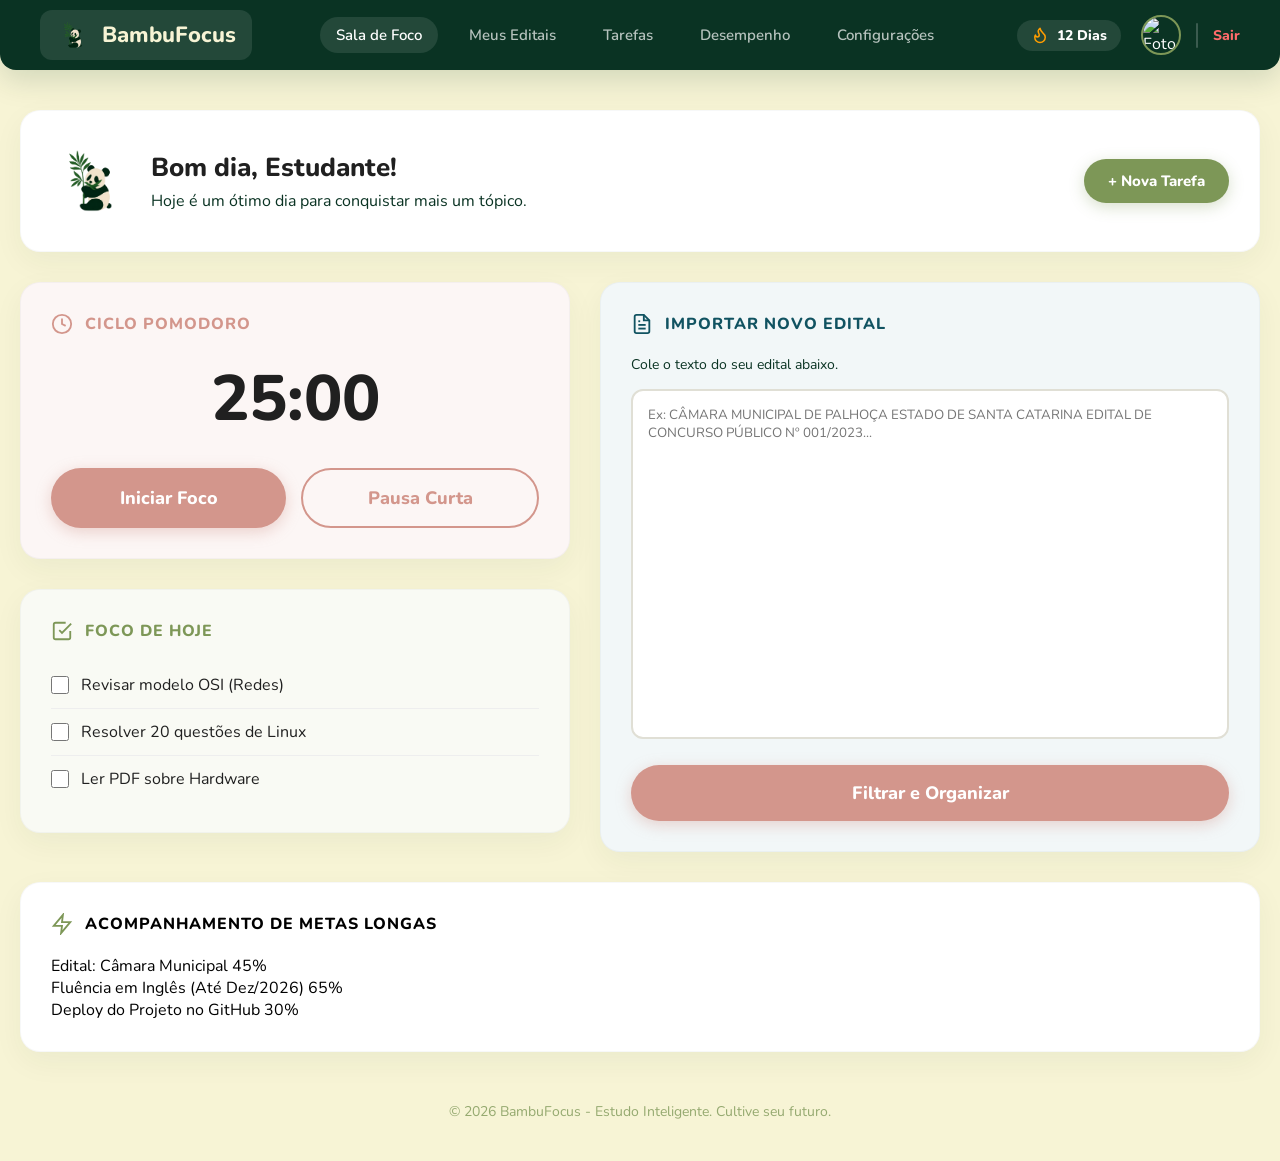
==== dashboard.html @ c28cf995 "first-commit" ====
<!DOCTYPE html>
<html lang="pt-BR">
<head>
    <meta charset="UTF-8">
    <meta name="viewport" content="width=device-width, initial-scale=1.0">
    <title>Painel | BambuFocus</title>
    <link rel="preconnect" href="https://fonts.googleapis.com">
    <link rel="preconnect" href="https://fonts.gstatic.com" crossorigin>
    <link href="https://fonts.googleapis.com/css2?family=Nunito:wght@300;400;600;700;800&display=swap" rel="stylesheet">
    <link rel="stylesheet" href="global.css">
    <link rel="stylesheet" href="dashboard.css">
</head>
<body class="dashboard-body">

    <nav class="top-nav">
        <div class="nav-brand">
            <div class="nav-logo">
                <img src="assets/bambufocus-panda.png" alt="Panda Logo" class="nav-panda">
                <h2>BambuFocus</h2>
            </div>
        </div>
        
        <div class="nav-links">
            <a href="#" class="nav-item active">Sala de Foco</a>
            <a href="#" class="nav-item">Meus Editais</a>
            <a href="#" class="nav-item">Tarefas</a>
            <a href="#" class="nav-item">Desempenho</a>
            <a href="#" class="nav-item">Configurações</a>
        </div>

        <div class="nav-actions">
            <div class="streak-badge">
                <svg viewBox="0 0 24 24" fill="none" stroke="currentColor" stroke-width="2" stroke-linecap="round" stroke-linejoin="round" class="flame-icon"><path d="M8.5 14.5A2.5 2.5 0 0 0 11 12c0-1.38-.5-2-1-3-1.072-2.143-.224-4.054 2-6 .5 2.5 2 4.9 4 6.5 2 1.6 3 3.5 3 5.5a7 7 0 1 1-14 0c0-1.153.433-2.294 1-3a2.5 2.5 0 0 0 2.5 2.5z"/></svg>
                <span>12 Dias</span>
            </div>
            
            <div class="profile-menu">
                <img src="https://ui-avatars.com/api/?name=Estudante&background=f7f4d5&color=0a3323" alt="Foto de Perfil" class="profile-pic">
                <div class="nav-divider"></div>
                <a href="login.html" class="logout-link">Sair</a>
            </div>
        </div>
    </nav>

    <main class="main-content">
        
        <header class="welcome-card dash-card">
            <div class="welcome-info">
                <img src="assets/bambufocus-panda.png" alt="Panda BambuFocus" class="welcome-panda">
                <div>
                    <h1 class="dash-title">Bom dia, Estudante!</h1>
                    <p class="dash-subtitle">Hoje é um ótimo dia para conquistar mais um tópico.</p>
                </div>
            </div>
            <button class="btn-solid-green">+ Nova Tarefa</button>
        </header>

       <div class="dashboard-grid">
            
            <div class="grid-column-left">
                <div class="dash-card timer-card rose-tint">
                    <div class="card-header">
                        <svg class="card-icon" viewBox="0 0 24 24" fill="none" stroke="currentColor" stroke-width="2"><circle cx="12" cy="12" r="10"/><polyline points="12 6 12 12 16 14"/></svg>
                        <h3 class="uppercase-title">CICLO POMODORO</h3>
                    </div>
                    <div class="timer-display" id="tempo">25:00</div>
                    <div class="timer-controls">
                        <button class="btn-primary" id="btn-iniciar">Iniciar Foco</button>
                        <button class="btn-primary btn-outline">Pausa Curta</button>
                    </div>
                </div>

                <div class="dash-card tasks-card bambu-tint">
                    <div class="card-header">
                        <svg class="card-icon" viewBox="0 0 24 24" fill="none" stroke="currentColor" stroke-width="2"><polyline points="9 11 12 14 22 4"/><path d="M21 12v7a2 2 0 0 1-2 2H5a2 2 0 0 1-2-2V5a2 2 0 0 1 2-2h11"/></svg>
                        <h3 class="uppercase-title">FOCO DE HOJE</h3>
                    </div>
                    <ul class="task-list">
                        <li><input type="checkbox"> Revisar modelo OSI (Redes)</li>
                        <li><input type="checkbox"> Resolver 20 questões de Linux</li>
                        <li><input type="checkbox"> Ler PDF sobre Hardware</li>
                    </ul>
                </div>
            </div>

            <div class="grid-column-right">
                <div class="dash-card edital-card petrol-tint">
                    <div class="card-header">
                        <svg class="card-icon" viewBox="0 0 24 24" fill="none" stroke="currentColor" stroke-width="2"><path d="M14 2H6a2 2 0 0 0-2 2v16a2 2 0 0 0 2 2h12a2 2 0 0 0 2-2V8z"/><polyline points="14 2 14 8 20 8"/><line x1="16" y1="13" x2="8" y2="13"/><line x1="16" y1="17" x2="8" y2="17"/><polyline points="10 9 9 9 8 9"/></svg>
                        <h3 class="uppercase-title">IMPORTAR NOVO EDITAL</h3>
                    </div>
                    <p class="card-desc">Cole o texto do seu edital abaixo.</p>
                    <textarea class="large-textarea" placeholder="Ex: CÂMARA MUNICIPAL DE PALHOÇA ESTADO DE SANTA CATARINA EDITAL DE CONCURSO PÚBLICO Nº 001/2023..."></textarea>
                    <button class="btn-primary btn-full">Filtrar e Organizar</button>
                </div>
            </div>

        </div>

        <div class="dash-card goals-card">
            <div class="card-header">
                <svg class="card-icon" style="color: var(--verde-bambu);" viewBox="0 0 24 24" fill="none" stroke="currentColor" stroke-width="2"><path d="M13 2L3 14h9l-1 8 10-12h-9l1-8z"/></svg>
                <h3 class="uppercase-title">ACOMPANHAMENTO DE METAS LONGAS</h3>
            </div>
            
            <div class="goals-container">
                <div class="goal-item">
                    <div class="goal-info">
                        <span class="goal-name">Edital: Câmara Municipal</span>
                        <span class="goal-percent">45%</span>
                    </div>
                    <div class="progress-track"><div class="progress-fill" style="width: 45%; background-color: var(--azul-petroleo);"></div></div>
                </div>

                <div class="goal-item">
                    <div class="goal-info">
                        <span class="goal-name">Fluência em Inglês (Até Dez/2026)</span>
                        <span class="goal-percent">65%</span>
                    </div>
                    <div class="progress-track"><div class="progress-fill" style="width: 65%; background-color: var(--verde-bambu);"></div></div>
                </div>

                <div class="goal-item">
                    <div class="goal-info">
                        <span class="goal-name">Deploy do Projeto no GitHub</span>
                        <span class="goal-percent">30%</span>
                    </div>
                    <div class="progress-track"><div class="progress-fill" style="width: 30%; background-color: var(--rosa-poeira);"></div></div>
                </div>
            </div>
        </div>

        <footer class="app-footer">
            <p>&copy; 2026 BambuFocus - Estudo Inteligente. Cultive seu futuro.</p>
        </footer>

    </main>

    <script src="dashboard.js"></script>
</body>
</html>
---- global.css ----
:root {
    --verde-escuro: #0a3323;
    --verde-bambu: #7d9757;
    --creme: #f7f4d5;
    --rosa-poeira: #d3968c;
    --azul-petroleo: #115361;
    --quase-preto: #202020;
    --branco-puro: #ffffff;
}

* {
    margin: 0;
    padding: 0;
    box-sizing: border-box;
    font-family: 'Nunito', sans-serif;
}

body {
    background-color: var(--creme);
}

.btn-primary {
    background-color: var(--rosa-poeira);
    color: var(--branco-puro);
    font-size: 18px; 
    font-weight: 800; 
    border: none;
    padding: 16px 20px; 
    border-radius: 100px;
    cursor: pointer;
    transition: all 0.3s ease;
    width: 100%;
    box-shadow: 0 4px 15px rgba(211, 150, 140, 0.4);
    text-align: center;
}

.btn-primary:hover {
    background-color: var(--azul-petroleo);
    transform: translateY(-2px);
    box-shadow: 0 6px 20px rgba(17, 83, 97, 0.3);
}

.btn-outline {
    background-color: transparent;
    color: var(--rosa-poeira);
    border: 2px solid var(--rosa-poeira);
    box-shadow: none;
}

.btn-outline:hover {
    background-color: var(--rosa-poeira);
    color: var(--branco-puro);
    box-shadow: 0 4px 15px rgba(211, 150, 140, 0.4);
}

.btn-primary:hover {
    background: linear-gradient(180deg, rgba(255,255,255,0.2) 0%, rgba(255,255,255,0) 100%), var(--azul-petroleo);
    transform: translateY(-2px);
    box-shadow: 
        inset 0 3px 4px rgba(255, 255, 255, 0.6),
        inset 0 -3px 4px rgba(0, 0, 0, 0.15),
        0 10px 25px rgba(17, 83, 97, 0.4);
}
---- dashboard.css ----
.dashboard-body {
    display: flex;
    flex-direction: column;
    background-color: var(--creme);
    min-height: 100vh;
}

.top-nav {
    display: flex;
    justify-content: space-between;
    align-items: center;
    background-color: var(--verde-escuro);
    padding: 10px 40px; 
    color: var(--branco-puro);
    box-shadow: 0 10px 30px rgba(10, 51, 35, 0.15);
    position: sticky;
    top: 0;
    z-index: 100;
    
    border-radius: 0 0 16px 16px;
    margin: 0; 
    width: 100%;
}

.nav-brand {
    background-color: rgba(255, 255, 255, 0.1);
    padding: 8px 16px;
    border-radius: 12px;
}

.nav-logo {
    display: flex;
    align-items: center;
    gap: 12px;
}

.nav-panda { width: 34px; height: auto; }
.nav-logo h2 { font-size: 22px; font-weight: 800; color: var(--creme); margin: 0; }

.nav-links { display: flex; gap: 15px; }

.nav-item {
    color: var(--branco-puro);
    text-decoration: none;
    font-size: 15px;
    font-weight: 600;
    opacity: 0.7;
    padding: 8px 16px;
    border-radius: 100px;
    transition: all 0.3s ease;
}

.nav-item:hover, .nav-item.active { opacity: 1; background-color: rgba(255, 255, 255, 0.1); }

.nav-actions { display: flex; align-items: center; gap: 20px; }

.streak-badge {
    display: flex; align-items: center; gap: 8px;
    background-color: rgba(255, 255, 255, 0.1);
    padding: 6px 14px; border-radius: 100px;
    font-weight: 800; font-size: 14px;
}

.flame-icon { width: 18px; height: 18px; color: #ff9d00; }

.profile-menu { display: flex; align-items: center; gap: 15px; }

.profile-pic {
    width: 40px; height: 40px; border-radius: 50%;
    border: 2px solid var(--verde-bambu); cursor: pointer;
}

.nav-divider { width: 2px; height: 25px; background-color: rgba(255, 255, 255, 0.2); border-radius: 2px; }
.logout-link { color: #ff6b6b; text-decoration: none; font-size: 14px; font-weight: 800; }
.logout-link:hover { opacity: 0.7; }

.main-content {
    width: 100%;
    max-width: 1400px; 
    margin: 0 auto; 
    padding: 40px 20px;
    display: flex;
    flex-direction: column;
    flex-grow: 1; 
    gap: 30px;
}

.welcome-card {
    display: flex; justify-content: space-between; align-items: center;
    padding: 25px 40px;
}

.welcome-info { display: flex; align-items: center; gap: 20px; }
.welcome-panda { width: 80px; height: auto; }
.dash-title { font-size: 26px; font-weight: 800; color: var(--quase-preto); }
.dash-subtitle { font-size: 16px; color: var(--verde-escuro); margin-top: 5px; }

.btn-solid-green {
    background-color: var(--verde-bambu);
    color: var(--branco-puro);
    font-size: 15px;
    font-weight: 800;
    padding: 12px 24px;
    border: none;
    border-radius: 100px;
    cursor: pointer;
    box-shadow: 0 4px 15px rgba(125, 151, 87, 0.3);
    transition: all 0.3s ease;
}
.btn-solid-green:hover { background-color: var(--verde-escuro); transform: translateY(-2px); }

.dashboard-grid {
    display: grid;
    grid-template-columns: 1fr 1.2fr; 
    gap: 30px;
    align-items: start; 
}

.grid-column-left {
    display: flex;
    flex-direction: column;
    gap: 30px;
}

.grid-column-right {
    display: flex;
    flex-direction: column;
    height: 100%;
}

.dash-card {
    background-color: var(--branco-puro);
    border-radius: 20px;
    padding: 30px;
    box-shadow: 0 10px 30px rgba(10, 51, 35, 0.05); 
    border: 1px solid rgba(10, 51, 35, 0.03); 
}

.card-header { display: flex; align-items: center; gap: 12px; margin-bottom: 20px; }
.card-icon { width: 22px; height: 22px; }

.uppercase-title {
    font-size: 16px;
    font-weight: 800;
    letter-spacing: 1px;
    text-transform: uppercase;
    color: inherit; 
    margin: 0;
}

.card-desc { font-size: 14px; color: var(--verde-escuro); margin-bottom: 15px; }

.rose-tint { background-color: #fcf6f5; } .rose-tint .card-header { color: var(--rosa-poeira); }
.petrol-tint { background-color: #f2f7f8; } .petrol-tint .card-header { color: var(--azul-petroleo); }
.bambu-tint { background-color: #f9faf4; } .bambu-tint .card-header { color: var(--verde-bambu); }

.timer-display { font-size: 64px; font-weight: 800; color: var(--quase-preto); text-align: center; margin: 15px 0 25px 0; }

.timer-controls { 
    display: flex; 
    justify-content: space-between; 
    gap: 15px; 
}

.large-textarea {
    width: 100%; 
    height: 350px; 
    padding: 15px; border-radius: 12px;
    border: 2px solid #e0dfd5; resize: none; 
    font-family: 'Nunito', sans-serif; background-color: var(--branco-puro);
    transition: border-color 0.3s ease;
}
.large-textarea:focus { border-color: var(--azul-petroleo); outline: none; }

.btn-full { width: 100%; margin-top: 20px; }

.task-list { list-style: none; }
.task-list li { padding: 12px 0; border-bottom: 1px solid #eee; color: var(--quase-preto); display: flex; align-items: center; gap: 12px; }
.task-list li:last-child { border-bottom: none; }
.task-list input[type="checkbox"] { width: 18px; height: 18px; accent-color: var(--verde-bambu); }

.app-footer { text-align: center; font-size: 14px; color: var(--verde-bambu); opacity: 0.8; padding-top: 20px; margin-top: auto; }

@media (max-width: 900px) {
    .top-nav {
        flex-direction: column;
        padding: 15px;
        gap: 15px;
        border-radius: 0;
    }
    
    .nav-links { flex-wrap: wrap; justify-content: center; }
    
.dashboard-grid {
    display: grid;
    grid-template-columns: 1fr 1.2fr; 
    gap: 30px;
    
}

.grid-column-left {
    display: flex;
    flex-direction: column;
    gap: 30px;
    height: 100%; 
}

.grid-column-right {
    display: flex;
    flex-direction: column;
    height: 100%;
}

.dash-card {
    background-color: var(--branco-puro);
    border-radius: 20px;
    padding: 30px;
    box-shadow: 0 10px 30px rgba(10, 51, 35, 0.05); 
    border: 1px solid rgba(10, 51, 35, 0.03); 
    display: flex;
    flex-direction: column;
}

.tasks-card {
    flex-grow: 1; 
}
.edital-card {
    flex-grow: 1;
}

.card-header { display: flex; align-items: center; gap: 12px; margin-bottom: 20px; }
.card-icon { width: 22px; height: 22px; }

.uppercase-title {
    font-size: 16px;
    font-weight: 800;
    letter-spacing: 1px;
    text-transform: uppercase;
    color: inherit; 
    margin: 0;
}

.card-desc { font-size: 14px; color: var(--verde-escuro); margin-bottom: 15px; }

.rose-tint { background-color: #fcf6f5; } .rose-tint .card-header { color: var(--rosa-poeira); }
.petrol-tint { background-color: #f2f7f8; } .petrol-tint .card-header { color: var(--azul-petroleo); }
.bambu-tint { background-color: #f9faf4; } .bambu-tint .card-header { color: var(--verde-bambu); }

.timer-display { font-size: 64px; font-weight: 800; color: var(--quase-preto); text-align: center; margin: 15px 0 25px 0; }
.timer-controls { display: flex; justify-content: space-between; gap: 15px; }

.large-textarea {
    width: 100%; 
    flex-grow: 1; 
    min-height: 250px;
    padding: 15px; border-radius: 12px;
    border: 2px solid #e0dfd5; resize: none; 
    font-family: 'Nunito', sans-serif; background-color: var(--branco-puro);
    transition: border-color 0.3s ease;
}
.large-textarea:focus { border-color: var(--azul-petroleo); outline: none; }

.btn-full { width: 100%; margin-top: 20px; }

.task-list { list-style: none; display: flex; flex-direction: column; flex-grow: 1;}
.task-list li { padding: 12px 0; border-bottom: 1px solid #eee; color: var(--quase-preto); display: flex; align-items: center; gap: 12px; }
.task-list li:last-child { border-bottom: none; }
.task-list input[type="checkbox"] { width: 18px; height: 18px; accent-color: var(--verde-bambu); }

.goals-card {
    margin-top: 5px; 
}

.goals-container {
    display: flex;
    justify-content: space-between;
    gap: 40px;
}

.goal-item {
    flex: 1;
    display: flex;
    flex-direction: column;
    gap: 10px;
}

.goal-info {
    display: flex;
    justify-content: space-between;
    align-items: center;
    font-size: 15px;
    font-weight: 700;
    color: var(--quase-preto);
}

.progress-track {
    width: 100%;
    height: 12px;
    background-color: #e0dfd5;
    border-radius: 10px;
    overflow: hidden;
}

.progress-fill {
    height: 100%;
    border-radius: 10px;
    transition: width 1s ease-in-out;
}

.app-footer { text-align: center; font-size: 14px; color: var(--verde-bambu); opacity: 0.8; padding-top: 20px; margin-top: auto; }

@media (max-width: 900px) {
    .top-nav { flex-direction: column; padding: 15px; gap: 15px; border-radius: 0; }
    .nav-links { flex-wrap: wrap; justify-content: center; }
    
    .dashboard-grid { grid-template-columns: 1fr; }
    .timer-controls { flex-direction: column; }
    
    .large-textarea { min-height: 200px; }
    
    .goals-container { flex-direction: column; gap: 20px; }
}
}
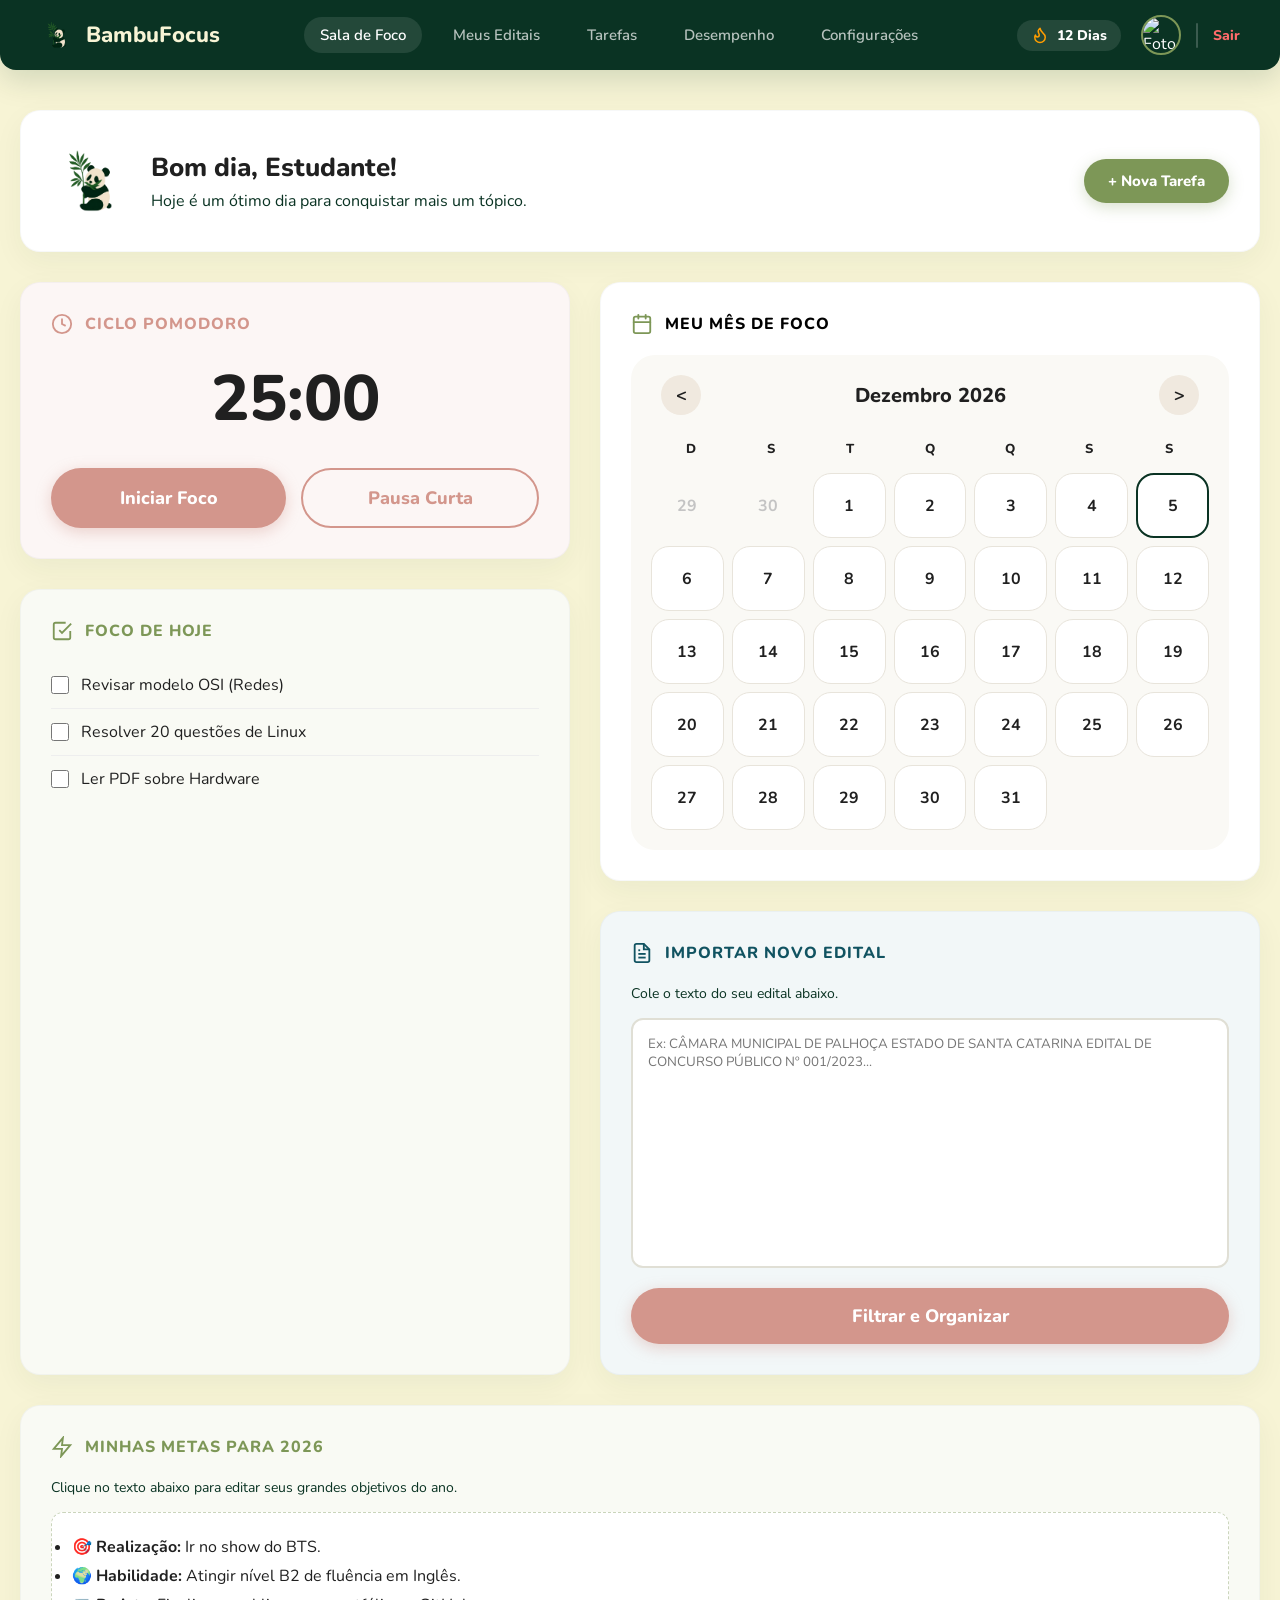
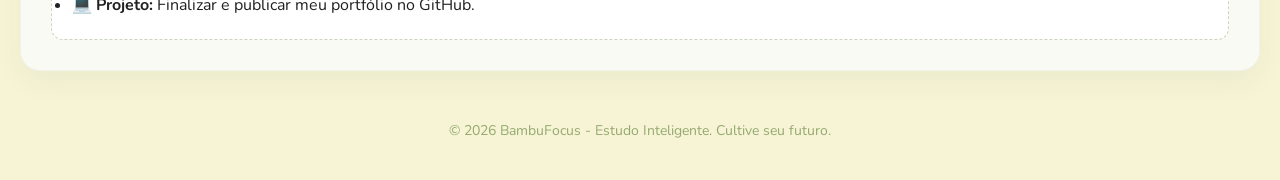
==== commit 7bc70f7b: "new-features inclusão do calendário" ====
--- a/dashboard.html
+++ b/dashboard.html
@@ -84,6 +84,26 @@
             </div>
 
             <div class="grid-column-right">
+                <div class="dash-card calendar-card">
+                    <div class="card-header">
+                        <svg class="card-icon" style="color: var(--verde-bambu);" viewBox="0 0 24 24" fill="none" stroke="currentColor" stroke-width="2" stroke-linecap="round" stroke-linejoin="round"><rect x="3" y="4" width="18" height="18" rx="2" ry="2"></rect><line x1="16" y1="2" x2="16" y2="6"></line><line x1="8" y1="2" x2="8" y2="6"></line><line x1="3" y1="10" x2="21" y2="10"></line></svg>
+                        <h3 class="uppercase-title">MEU MÊS DE FOCO</h3>
+                    </div>
+                    
+                    <div class="calendar-wrapper">
+                        <div class="calendar-header-nav">
+                            <button id="prev-month" class="cal-btn">&lt;</button>
+                            <h4 id="month-year" class="cal-month">Mês Ano</h4>
+                            <button id="next-month" class="cal-btn">&gt;</button>
+                        </div>
+                        
+                        <div class="calendar-weekdays">
+                            <span>D</span><span>S</span><span>T</span><span>Q</span><span>Q</span><span>S</span><span>S</span>
+                        </div>
+                        
+                        <div class="calendar-days" id="calendar-days"></div>
+                    </div>
+                </div>
                 <div class="dash-card edital-card petrol-tint">
                     <div class="card-header">
                         <svg class="card-icon" viewBox="0 0 24 24" fill="none" stroke="currentColor" stroke-width="2"><path d="M14 2H6a2 2 0 0 0-2 2v16a2 2 0 0 0 2 2h12a2 2 0 0 0 2-2V8z"/><polyline points="14 2 14 8 20 8"/><line x1="16" y1="13" x2="8" y2="13"/><line x1="16" y1="17" x2="8" y2="17"/><polyline points="10 9 9 9 8 9"/></svg>
@@ -97,36 +117,19 @@
 
         </div>
 
-        <div class="dash-card goals-card">
+       <div class="dash-card goals-card bambu-tint">
             <div class="card-header">
-                <svg class="card-icon" style="color: var(--verde-bambu);" viewBox="0 0 24 24" fill="none" stroke="currentColor" stroke-width="2"><path d="M13 2L3 14h9l-1 8 10-12h-9l1-8z"/></svg>
-                <h3 class="uppercase-title">ACOMPANHAMENTO DE METAS LONGAS</h3>
+                <svg class="card-icon" viewBox="0 0 24 24" fill="none" stroke="currentColor" stroke-width="2"><path d="M13 2L3 14h9l-1 8 10-12h-9l1-8z"/></svg>
+                <h3 class="uppercase-title">MINHAS METAS PARA 2026</h3>
             </div>
+            <p class="card-desc">Clique no texto abaixo para editar seus grandes objetivos do ano.</p>
             
-            <div class="goals-container">
-                <div class="goal-item">
-                    <div class="goal-info">
-                        <span class="goal-name">Edital: Câmara Municipal</span>
-                        <span class="goal-percent">45%</span>
-                    </div>
-                    <div class="progress-track"><div class="progress-fill" style="width: 45%; background-color: var(--azul-petroleo);"></div></div>
-                </div>
-
-                <div class="goal-item">
-                    <div class="goal-info">
-                        <span class="goal-name">Fluência em Inglês (Até Dez/2026)</span>
-                        <span class="goal-percent">65%</span>
-                    </div>
-                    <div class="progress-track"><div class="progress-fill" style="width: 65%; background-color: var(--verde-bambu);"></div></div>
-                </div>
-
-                <div class="goal-item">
-                    <div class="goal-info">
-                        <span class="goal-name">Deploy do Projeto no GitHub</span>
-                        <span class="goal-percent">30%</span>
-                    </div>
-                    <div class="progress-track"><div class="progress-fill" style="width: 30%; background-color: var(--rosa-poeira);"></div></div>
-                </div>
+            <div class="goals-editable-area" contenteditable="true">
+                <ul>
+                    <li>🎯 <strong>Realização:</strong> Ir no show do BTS.</li>
+                    <li>🌍 <strong>Habilidade:</strong> Atingir nível B2 de fluência em Inglês.</li>
+                    <li>💻 <strong>Projeto:</strong> Finalizar e publicar meu portfólio no GitHub.</li>
+                </ul>
             </div>
         </div>
 
--- a/dashboard.css
+++ b/dashboard.css
@@ -1,37 +1,37 @@
-.dashboard-body {
-    display: flex;
-    flex-direction: column;
-    background-color: var(--creme);
-    min-height: 100vh;
-}
-
-.top-nav {
-    display: flex;
-    justify-content: space-between;
-    align-items: center;
-    background-color: var(--verde-escuro);
+/* base e navegação*/
+.dashboard-body { 
+    display: flex; 
+    flex-direction: column; 
+    background-color: var(--creme); 
+    min-height: 100vh; 
+}
+
+.top-nav { 
+    display: flex; 
+    justify-content: space-between; 
+    align-items: center; 
+    background-color: var(--verde-escuro); 
     padding: 10px 40px; 
-    color: var(--branco-puro);
-    box-shadow: 0 10px 30px rgba(10, 51, 35, 0.15);
-    position: sticky;
-    top: 0;
-    z-index: 100;
+    color: var(--branco-puro); 
+    box-shadow: 0 10px 30px rgba(10, 51, 35, 0.15); 
+    position: sticky; 
+    top: 0; 
+    z-index: 100; 
     
-    border-radius: 0 0 16px 16px;
+    border-radius: 0 0 16px 16px; 
     margin: 0; 
-    width: 100%;
-}
-
-.nav-brand {
-    background-color: rgba(255, 255, 255, 0.1);
-    padding: 8px 16px;
-    border-radius: 12px;
-}
-
-.nav-logo {
-    display: flex;
-    align-items: center;
-    gap: 12px;
+    width: 100%; 
+}
+
+.nav-brand { 
+    padding: 8px 0; 
+    border-radius: 12px; 
+}
+
+.nav-logo { 
+    display: flex; 
+    align-items: center; 
+    gap: 12px; 
 }
 
 .nav-panda { width: 34px; height: auto; }
@@ -39,55 +39,60 @@
 
 .nav-links { display: flex; gap: 15px; }
 
-.nav-item {
-    color: var(--branco-puro);
-    text-decoration: none;
-    font-size: 15px;
-    font-weight: 600;
-    opacity: 0.7;
-    padding: 8px 16px;
-    border-radius: 100px;
-    transition: all 0.3s ease;
+.nav-item { 
+    color: var(--branco-puro); 
+    text-decoration: none; 
+    font-size: 15px; 
+    font-weight: 600; 
+    opacity: 0.7; 
+    padding: 8px 16px; 
+    border-radius: 100px; 
+    transition: all 0.3s ease; 
 }
 
 .nav-item:hover, .nav-item.active { opacity: 1; background-color: rgba(255, 255, 255, 0.1); }
 
 .nav-actions { display: flex; align-items: center; gap: 20px; }
 
-.streak-badge {
-    display: flex; align-items: center; gap: 8px;
-    background-color: rgba(255, 255, 255, 0.1);
-    padding: 6px 14px; border-radius: 100px;
-    font-weight: 800; font-size: 14px;
+.streak-badge { 
+    display: flex; 
+    align-items: center; 
+    gap: 8px; 
+    background-color: rgba(255, 255, 255, 0.1); 
+    padding: 6px 14px; 
+    border-radius: 100px; 
+    font-weight: 800; 
+    font-size: 14px; 
 }
 
 .flame-icon { width: 18px; height: 18px; color: #ff9d00; }
 
 .profile-menu { display: flex; align-items: center; gap: 15px; }
 
-.profile-pic {
-    width: 40px; height: 40px; border-radius: 50%;
-    border: 2px solid var(--verde-bambu); cursor: pointer;
+.profile-pic { 
+    width: 40px; height: 40px; border-radius: 50%; 
+    border: 2px solid var(--verde-bambu); cursor: pointer; 
 }
 
 .nav-divider { width: 2px; height: 25px; background-color: rgba(255, 255, 255, 0.2); border-radius: 2px; }
 .logout-link { color: #ff6b6b; text-decoration: none; font-size: 14px; font-weight: 800; }
 .logout-link:hover { opacity: 0.7; }
 
-.main-content {
-    width: 100%;
+/* CONTEÚDO PRINCIPAL E GRID */
+.main-content { 
+    width: 100%; 
     max-width: 1400px; 
     margin: 0 auto; 
-    padding: 40px 20px;
-    display: flex;
-    flex-direction: column;
+    padding: 40px 20px; 
+    display: flex; 
+    flex-direction: column; 
     flex-grow: 1; 
-    gap: 30px;
-}
-
-.welcome-card {
-    display: flex; justify-content: space-between; align-items: center;
-    padding: 25px 40px;
+    gap: 30px; 
+}
+
+.welcome-card { 
+    display: flex; justify-content: space-between; align-items: center; 
+    padding: 25px 40px; 
 }
 
 .welcome-info { display: flex; align-items: center; gap: 20px; }
@@ -95,43 +100,50 @@
 .dash-title { font-size: 26px; font-weight: 800; color: var(--quase-preto); }
 .dash-subtitle { font-size: 16px; color: var(--verde-escuro); margin-top: 5px; }
 
-.btn-solid-green {
-    background-color: var(--verde-bambu);
-    color: var(--branco-puro);
-    font-size: 15px;
-    font-weight: 800;
-    padding: 12px 24px;
-    border: none;
-    border-radius: 100px;
-    cursor: pointer;
-    box-shadow: 0 4px 15px rgba(125, 151, 87, 0.3);
-    transition: all 0.3s ease;
+.btn-solid-green { 
+    background-color: var(--verde-bambu); 
+    color: var(--branco-puro); 
+    font-size: 15px; 
+    font-weight: 800; 
+    padding: 12px 24px; 
+    border: none; 
+    border-radius: 100px; 
+    cursor: pointer; 
+    box-shadow: 0 4px 15px rgba(125, 151, 87, 0.3); 
+    transition: all 0.3s ease; 
 }
 .btn-solid-green:hover { background-color: var(--verde-escuro); transform: translateY(-2px); }
 
-.dashboard-grid {
-    display: grid;
+.dashboard-grid { 
+    display: grid; 
     grid-template-columns: 1fr 1.2fr; 
-    gap: 30px;
-    align-items: start; 
-}
-
-.grid-column-left {
-    display: flex;
-    flex-direction: column;
-    gap: 30px;
-}
-
-.grid-column-right {
-    display: flex;
-    flex-direction: column;
-    height: 100%;
-}
-
-.dash-card {
-    background-color: var(--branco-puro);
-    border-radius: 20px;
-    padding: 30px;
+    gap: 30px; 
+    align-items: stretch;
+}
+
+.grid-column-left, .grid-column-right { 
+    display: flex; 
+    flex-direction: column; 
+    gap: 30px; 
+}
+
+.tasks-card { 
+    flex-grow: 1; 
+    display: flex; 
+    flex-direction: column; 
+}
+
+.edital-card { 
+    flex-grow: 1; 
+    display: flex; 
+    flex-direction: column; 
+}
+
+/* CARTÕES E COMPONENTES */
+.dash-card { 
+    background-color: var(--branco-puro); 
+    border-radius: 20px; 
+    padding: 30px; 
     box-shadow: 0 10px 30px rgba(10, 51, 35, 0.05); 
     border: 1px solid rgba(10, 51, 35, 0.03); 
 }
@@ -139,13 +151,13 @@
 .card-header { display: flex; align-items: center; gap: 12px; margin-bottom: 20px; }
 .card-icon { width: 22px; height: 22px; }
 
-.uppercase-title {
-    font-size: 16px;
-    font-weight: 800;
-    letter-spacing: 1px;
+.uppercase-title { 
+    font-size: 16px; 
+    font-weight: 800; 
+    letter-spacing: 1px; 
     text-transform: uppercase;
     color: inherit; 
-    margin: 0;
+    margin: 0; 
 }
 
 .card-desc { font-size: 14px; color: var(--verde-escuro); margin-bottom: 15px; }
@@ -162,103 +174,32 @@
     gap: 15px; 
 }
 
-.large-textarea {
-    width: 100%; 
-    height: 350px; 
-    padding: 15px; border-radius: 12px;
-    border: 2px solid #e0dfd5; resize: none; 
-    font-family: 'Nunito', sans-serif; background-color: var(--branco-puro);
-    transition: border-color 0.3s ease;
-}
-.large-textarea:focus { border-color: var(--azul-petroleo); outline: none; }
-
-.btn-full { width: 100%; margin-top: 20px; }
-
-.task-list { list-style: none; }
-.task-list li { padding: 12px 0; border-bottom: 1px solid #eee; color: var(--quase-preto); display: flex; align-items: center; gap: 12px; }
-.task-list li:last-child { border-bottom: none; }
-.task-list input[type="checkbox"] { width: 18px; height: 18px; accent-color: var(--verde-bambu); }
-
-.app-footer { text-align: center; font-size: 14px; color: var(--verde-bambu); opacity: 0.8; padding-top: 20px; margin-top: auto; }
-
-@media (max-width: 900px) {
-    .top-nav {
-        flex-direction: column;
-        padding: 15px;
-        gap: 15px;
-        border-radius: 0;
-    }
-    
-    .nav-links { flex-wrap: wrap; justify-content: center; }
-    
-.dashboard-grid {
-    display: grid;
-    grid-template-columns: 1fr 1.2fr; 
-    gap: 30px;
-    
-}
-
-.grid-column-left {
-    display: flex;
-    flex-direction: column;
-    gap: 30px;
-    height: 100%; 
-}
-
-.grid-column-right {
-    display: flex;
-    flex-direction: column;
-    height: 100%;
-}
-
-.dash-card {
-    background-color: var(--branco-puro);
-    border-radius: 20px;
-    padding: 30px;
-    box-shadow: 0 10px 30px rgba(10, 51, 35, 0.05); 
-    border: 1px solid rgba(10, 51, 35, 0.03); 
-    display: flex;
-    flex-direction: column;
-}
-
-.tasks-card {
-    flex-grow: 1; 
-}
-.edital-card {
-    flex-grow: 1;
-}
-
-.card-header { display: flex; align-items: center; gap: 12px; margin-bottom: 20px; }
-.card-icon { width: 22px; height: 22px; }
-
-.uppercase-title {
-    font-size: 16px;
-    font-weight: 800;
-    letter-spacing: 1px;
-    text-transform: uppercase;
-    color: inherit; 
-    margin: 0;
-}
-
-.card-desc { font-size: 14px; color: var(--verde-escuro); margin-bottom: 15px; }
-
-.rose-tint { background-color: #fcf6f5; } .rose-tint .card-header { color: var(--rosa-poeira); }
-.petrol-tint { background-color: #f2f7f8; } .petrol-tint .card-header { color: var(--azul-petroleo); }
-.bambu-tint { background-color: #f9faf4; } .bambu-tint .card-header { color: var(--verde-bambu); }
-
-.timer-display { font-size: 64px; font-weight: 800; color: var(--quase-preto); text-align: center; margin: 15px 0 25px 0; }
-.timer-controls { display: flex; justify-content: space-between; gap: 15px; }
-
-.large-textarea {
+.large-textarea { 
     width: 100%; 
     flex-grow: 1; 
-    min-height: 250px;
-    padding: 15px; border-radius: 12px;
-    border: 2px solid #e0dfd5; resize: none; 
-    font-family: 'Nunito', sans-serif; background-color: var(--branco-puro);
-    transition: border-color 0.3s ease;
+    min-height: 250px; 
+    padding: 15px; 
+    border-radius: 12px; 
+    border: 2px solid #e0dfd5; 
+    resize: none; 
+    font-family: 'Nunito', sans-serif; 
+    background-color: var(--branco-puro);
+    transition: border-color 0.3s ease; 
 }
 .large-textarea:focus { border-color: var(--azul-petroleo); outline: none; }
+
+.goals-editable-area { 
+    background-color: var(--branco-puro); 
+    padding: 20px; 
+    border-radius: 12px; 
+    border: 1px dashed rgba(125, 151, 87, 0.4); 
+    outline: none; line-height: 1.8; 
+    color: var(--quase-preto); 
+}
+
+.goals-editable-area:focus { 
+    border: 1px solid var(--verde-bambu); 
+}
 
 .btn-full { width: 100%; margin-top: 20px; }
 
@@ -267,57 +208,117 @@
 .task-list li:last-child { border-bottom: none; }
 .task-list input[type="checkbox"] { width: 18px; height: 18px; accent-color: var(--verde-bambu); }
 
-.goals-card {
-    margin-top: 5px; 
-}
-
-.goals-container {
+.app-footer { text-align: center; font-size: 14px; color: var(--verde-bambu); opacity: 0.8; padding-top: 20px; margin-top: auto; }
+
+/* CALENDÁRIO DINÂMICO */
+.calendar-card { 
+    background-color: var(--branco-puro); 
+}
+
+.calendar-wrapper { 
+    background-color: #faf9f5; 
+    padding: 20px; 
+    border-radius: 24px; 
     display: flex;
-    justify-content: space-between;
-    gap: 40px;
-}
-
-.goal-item {
-    flex: 1;
-    display: flex;
-    flex-direction: column;
-    gap: 10px;
-}
-
-.goal-info {
-    display: flex;
-    justify-content: space-between;
-    align-items: center;
-    font-size: 15px;
-    font-weight: 700;
+     flex-direction: column; 
+}
+
+.calendar-header-nav { 
+    display: flex; 
+    justify-content: space-between; 
+    align-items: center; 
+    margin-bottom: 25px; 
+    padding: 0 10px;
+ }
+
+.cal-month { 
+    font-size: 20px;
+     font-weight: 800; 
+     color: var(--quase-preto); 
+     text-transform: capitalize; 
+}
+
+.cal-btn { 
+    width: 40px;
+    height: 40px; 
+    border-radius: 50%; 
+    background-color: #f0e9df; 
+    border: none; 
+    color: var(--quase-preto); 
+    font-size: 18px; 
+    font-weight: 700; 
+    cursor: pointer; 
+    display: flex; 
+    align-items: center; 
+    justify-content: center; 
+    transition: all 0.2s ease; 
+}
+
+.cal-btn:hover { 
+    background-color: #e3d7c8; 
+    transform: scale(1.05);
+}
+
+.calendar-weekdays { 
+    display: grid; 
+    grid-template-columns: repeat(7, 1fr); 
+    text-align: center; 
+    font-weight: 800; 
+    font-size: 13px; 
     color: var(--quase-preto);
-}
-
-.progress-track {
-    width: 100%;
-    height: 12px;
-    background-color: #e0dfd5;
-    border-radius: 10px;
-    overflow: hidden;
-}
-
-.progress-fill {
-    height: 100%;
-    border-radius: 10px;
-    transition: width 1s ease-in-out;
-}
-
-.app-footer { text-align: center; font-size: 14px; color: var(--verde-bambu); opacity: 0.8; padding-top: 20px; margin-top: auto; }
-
+     margin-bottom: 15px; 
+}
+
+.calendar-days { 
+    display: grid; 
+    grid-template-columns: repeat(7, 1fr); 
+    gap: 8px; 
+}
+
+.cal-day { 
+    height: 65px; 
+    display: flex; 
+    justify-content: center; 
+    align-items: center; 
+    font-size: 16px; 
+    font-weight: 700; 
+    color: var(--quase-preto); 
+    background-color: var(--branco-puro); 
+    border: 1px solid #e8e4db;
+     border-radius: 18px; 
+     cursor: pointer; 
+     transition: all 0.2s ease; 
+    }
+
+.cal-day:hover:not(.prev-month) { 
+    background-color: #f2f7f8; 
+    border-color: var(--azul-petroleo); 
+}
+
+.cal-day.prev-month { 
+    color: #c4c4c4; 
+    background-color: transparent; 
+    border-color: transparent; 
+    cursor: default; 
+}
+
+.cal-day.today { 
+    border: 2px solid var(--verde-escuro); 
+}
+
+.cal-day.studied { 
+    background-color: var(--verde-bambu); 
+    color: var(--branco-puro); 
+    border-color: var(--verde-bambu); 
+}
+
+/* RESPONSIVIDADE  */
 @media (max-width: 900px) {
     .top-nav { flex-direction: column; padding: 15px; gap: 15px; border-radius: 0; }
     .nav-links { flex-wrap: wrap; justify-content: center; }
-    
+
     .dashboard-grid { grid-template-columns: 1fr; }
     .timer-controls { flex-direction: column; }
     
     .large-textarea { min-height: 200px; }
-    
-    .goals-container { flex-direction: column; gap: 20px; }
-}
 }
